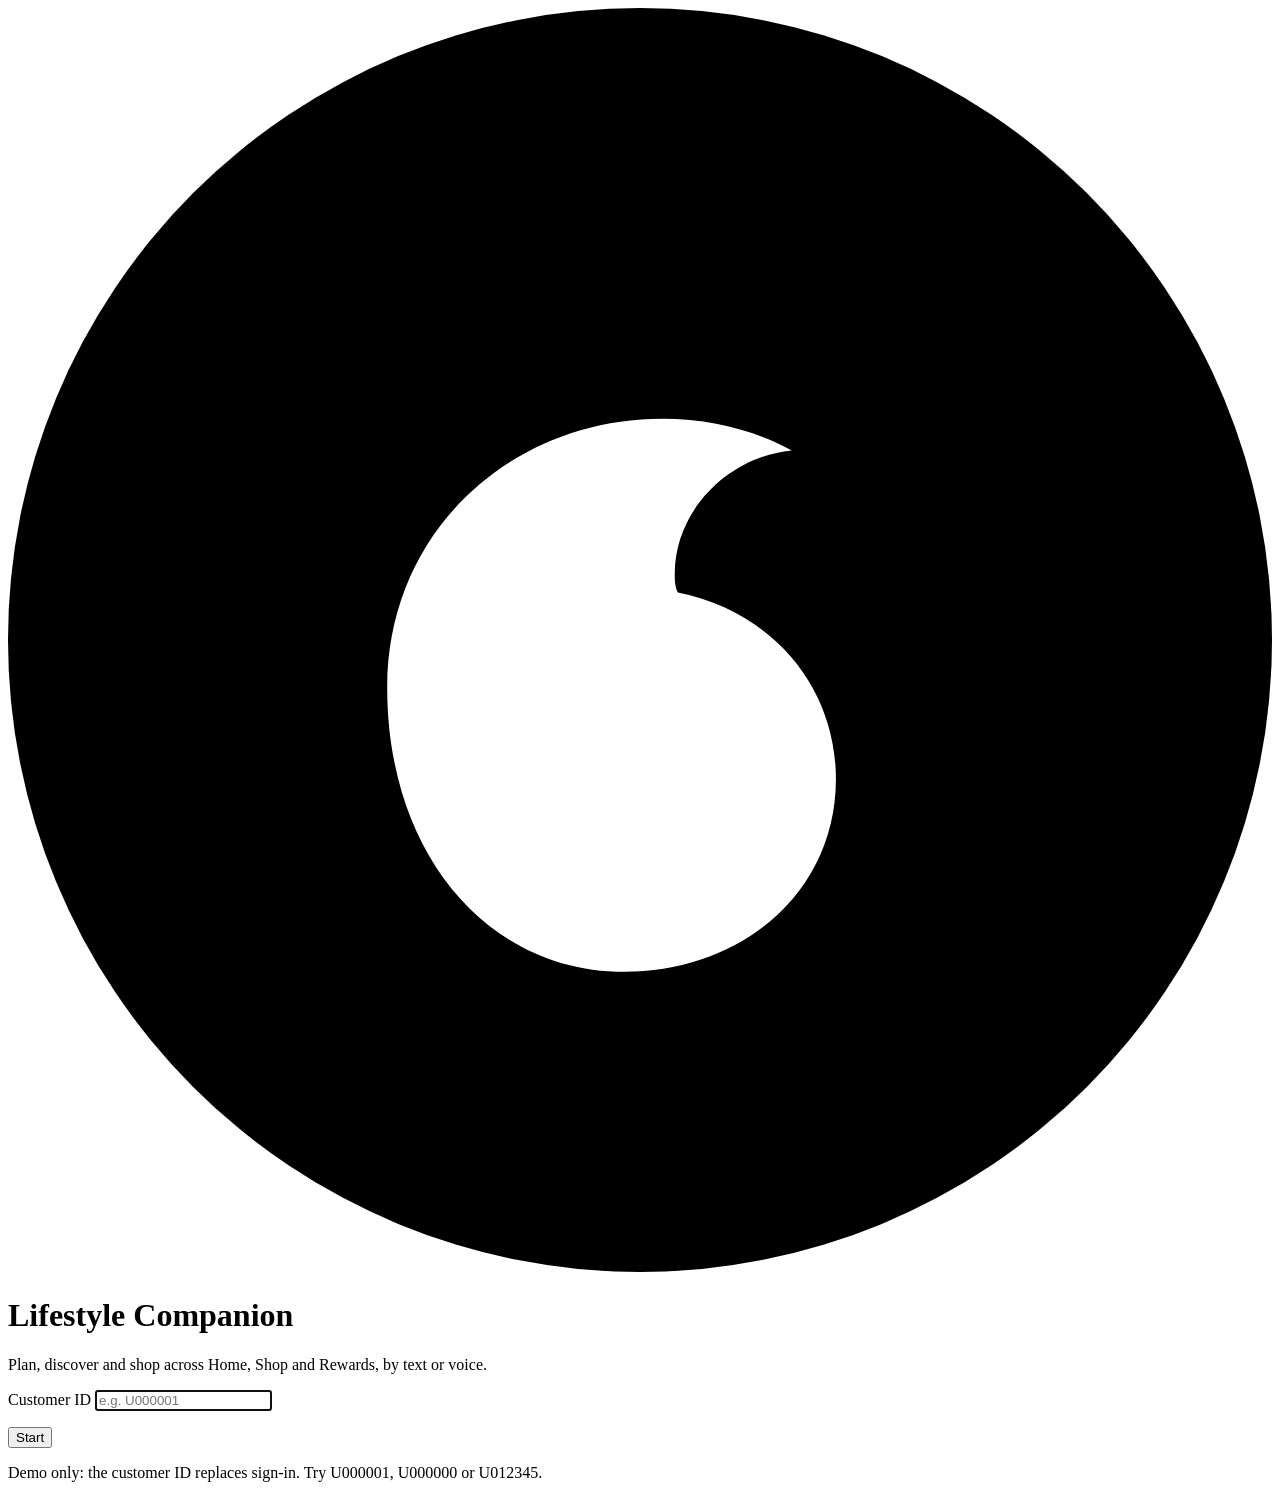
==== companion/static/index.html @ d3193fc2 "Lifestyle Companion: agentic AI shopping companion on AWS Voice and text companion built on the AI_C" ====
<!doctype html>
<html lang="en">
<head>
  <meta charset="utf-8">
  <meta name="viewport" content="width=device-width, initial-scale=1, viewport-fit=cover">
  <title>Lifestyle Companion</title>
  <meta name="theme-color" content="#d7141a">
  <link rel="stylesheet" href="/static/styles.css?v=8">
</head>
<body>
  <!-- Screen 1: demo customer identification (replaces login) -->
  <main id="login" class="login">
    <form id="login-form" class="login-card" autocomplete="off" novalidate>
      <div class="logo" aria-hidden="true">
        <svg viewBox="0 0 40 40"><circle cx="20" cy="20" r="20"/><path d="M12 21.5c0-5 4-8.5 8.7-8.5 1.6 0 3 .4 4.1 1-2 .2-3.7 1.9-3.7 3.9 0 .2 0 .4.1.6 3 .6 5 3 5 5.9 0 3.6-3 6.1-6.7 6.1-4.3 0-7.5-3.7-7.5-9z" fill="#fff"/></svg>
      </div>
      <h1>Lifestyle Companion</h1>
      <p class="muted">Plan, discover and shop across Home, Shop and Rewards, by text or voice.</p>
      <label for="user-id">Customer ID</label>
      <input id="user-id" name="user_id" placeholder="e.g. U000001" required autofocus spellcheck="false" autocapitalize="characters" inputmode="text">
      <p id="login-error" class="error" role="alert" aria-live="polite"></p>
      <button type="submit" class="btn primary block" id="login-btn">Start</button>
      <p class="hint">Demo only: the customer ID replaces sign-in. Try U000001, U000000 or U012345.</p>
    </form>
  </main>

  <!-- Screen 2: the companion -->
  <div id="app" class="app" hidden>
    <header class="topbar">
      <div class="brand">
        <span class="logo small" aria-hidden="true"><svg viewBox="0 0 40 40"><circle cx="20" cy="20" r="20"/><path d="M12 21.5c0-5 4-8.5 8.7-8.5 1.6 0 3 .4 4.1 1-2 .2-3.7 1.9-3.7 3.9 0 .2 0 .4.1.6 3 .6 5 3 5 5.9 0 3.6-3 6.1-6.7 6.1-4.3 0-7.5-3.7-7.5-9z" fill="#fff"/></svg></span>
        <span>Lifestyle Companion</span>
      </div>
      <nav class="tabs" role="tablist">
        <button role="tab" data-view="chat" class="tab active" aria-selected="true">Chat</button>
        <button role="tab" data-view="foryou" class="tab" aria-selected="false">For you</button>
        <button role="tab" data-view="panel" class="tab mobile-only" aria-selected="false">Basket <span id="tab-count" class="count" hidden></span></button>
      </nav>
      <div class="who">
        <span id="who-id" class="pill"></span>
        <button id="new-chat" class="btn ghost small" title="Start a new conversation">New chat</button>
        <button id="switch" class="btn ghost small" title="Switch customer">Switch</button>
      </div>
    </header>

    <div class="layout">
      <section id="view-chat" class="view chat-view active" aria-label="Conversation">
        <div id="messages" class="messages" aria-live="polite"></div>
        <div id="suggestions" class="suggestions"></div>
        <form id="composer" class="composer" autocomplete="off">
          <button type="button" id="mic" class="icon-btn" title="Speak" aria-label="Speak">
            <svg viewBox="0 0 24 24"><path d="M12 15a3 3 0 0 0 3-3V6a3 3 0 1 0-6 0v6a3 3 0 0 0 3 3zm5-3a5 5 0 0 1-10 0H5a7 7 0 0 0 6 6.9V21h2v-2.1A7 7 0 0 0 19 12h-2z"/></svg>
          </button>
          <input id="input" placeholder="Ask anything: plan, find, compare, buy…" aria-label="Message">
          <button type="button" id="speaker" class="icon-btn" title="Read replies aloud" aria-pressed="false" aria-label="Read replies aloud">
            <svg viewBox="0 0 24 24"><path d="M4 9v6h4l5 4V5L8 9H4zm12.5 3a4.5 4.5 0 0 0-2.5-4v8a4.5 4.5 0 0 0 2.5-4z"/></svg>
          </button>
          <button type="submit" id="send" class="btn primary">Send</button>
        </form>
        <p id="voice-state" class="voice-state" aria-live="polite"></p>
      </section>

      <section id="view-foryou" class="view foryou-view" aria-label="For you"></section>

      <aside id="view-panel" class="view panel" aria-label="Your account">
        <div class="card">
          <h2>Basket</h2>
          <div id="basket"></div>
          <div id="checkout"></div>
        </div>
        <div class="card jfu nudge" id="jfu">
          <div class="jfu-head" id="jfu-head">
            <div class="jfu-heading">
              <h2>Just For U <span class="jfu-balance" id="jfu-balance" title="Your Bucks balance in US dollars">Balance: 100.00 USD</span></h2>
              <span class="jfu-teaser" id="jfu-teaser">Your Bucks and picks are waiting</span>
            </div>
            <button type="button" id="jfu-toggle" class="jfu-toggle" aria-expanded="false" aria-controls="jfu-body" aria-label="Open Just For U" title="Open">+</button>
          </div>
          <div id="jfu-body" class="jfu-body" hidden>
          <section class="bucks" aria-label="Bucks loyalty points">
            <div class="bucks-head"><span class="bucks-label">Bucks</span><span class="bucks-rate">10 Bucks = $1</span></div>
            <div class="bucks-balance"><strong id="bucks-points">1,000</strong> <span id="bucks-value" class="muted">= $100.00</span></div>
            <p class="bucks-hint">Use them to pay at checkout.</p>
          </section>
          <section aria-labelledby="nl-title">
            <h3 id="nl-title" class="jfu-title">Next Level</h3>
            <ul id="next-level" class="mini-list"></ul>
          </section>
          <section aria-labelledby="fu-title">
            <h3 id="fu-title" class="jfu-title">For U</h3>
            <ul id="for-u" class="mini-list"></ul>
          </section>
          </div>
        </div>
        <div class="card">
          <h2>What I remember</h2>
          <p id="portrait" class="portrait" aria-live="polite"></p>
          <div id="prefs" class="muted small-text">Nothing yet. Tell me your budget, style or goal.</div>
        </div>
        <div class="card">
          <h2>Your profile</h2>
          <div id="profile"></div>
        </div>
      </aside>
    </div>
  </div>
  <dialog id="xnps" class="xnps" aria-labelledby="xnps-title">
    <h2 id="xnps-title">How did we do?</h2>
    <div id="xnps-body"></div>
  </dialog>
  <template id="product-tpl">
    <article class="product">
      <div class="p-top"><span class="p-num"></span><span class="p-cat"></span></div>
      <h3 class="p-name"></h3>
      <div class="p-price"><strong></strong> <s></s> <span class="badge"></span></div>
      <div class="p-meta"></div>
      <p class="p-why"></p>
      <div class="p-actions"><button class="btn small primary add">Add</button><button class="btn small ghost more">Details</button></div>
    </article>
  </template>
  <script src="/static/app.js?v=9"></script>
</body>
</html>
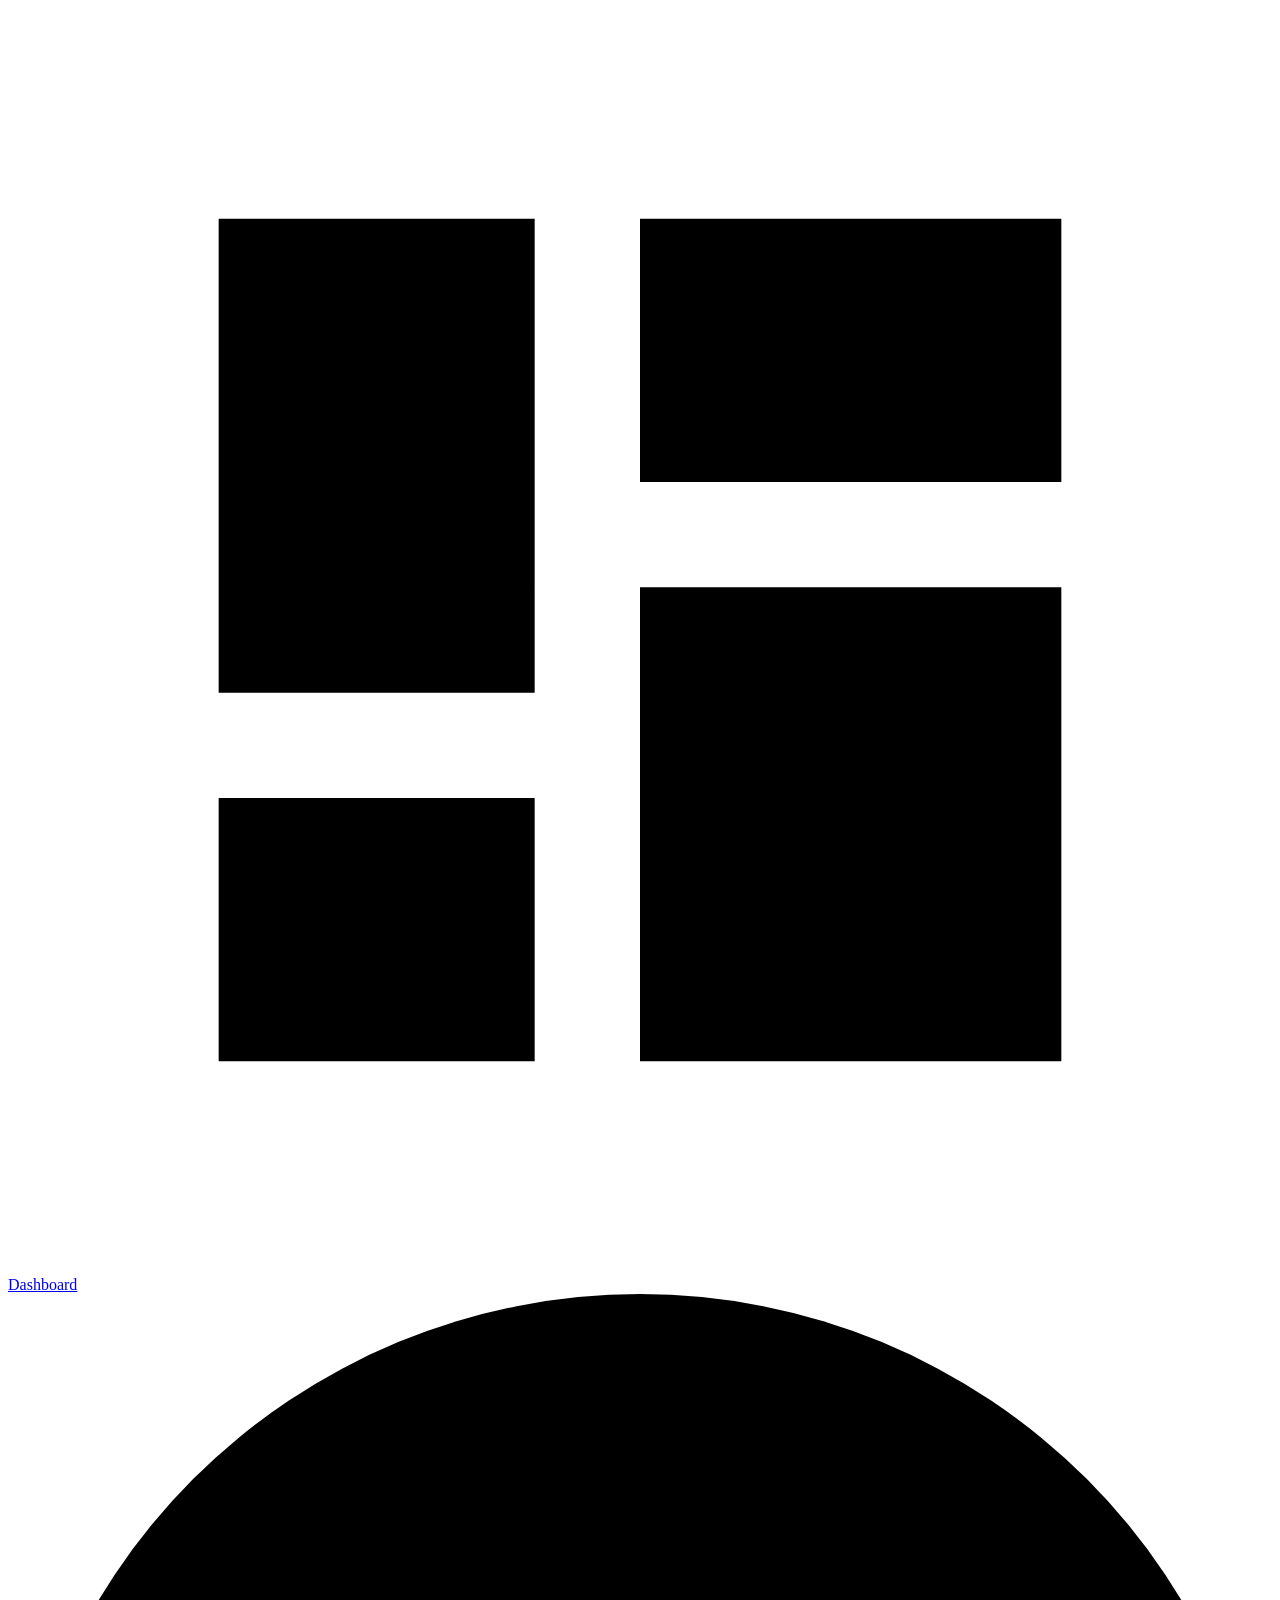
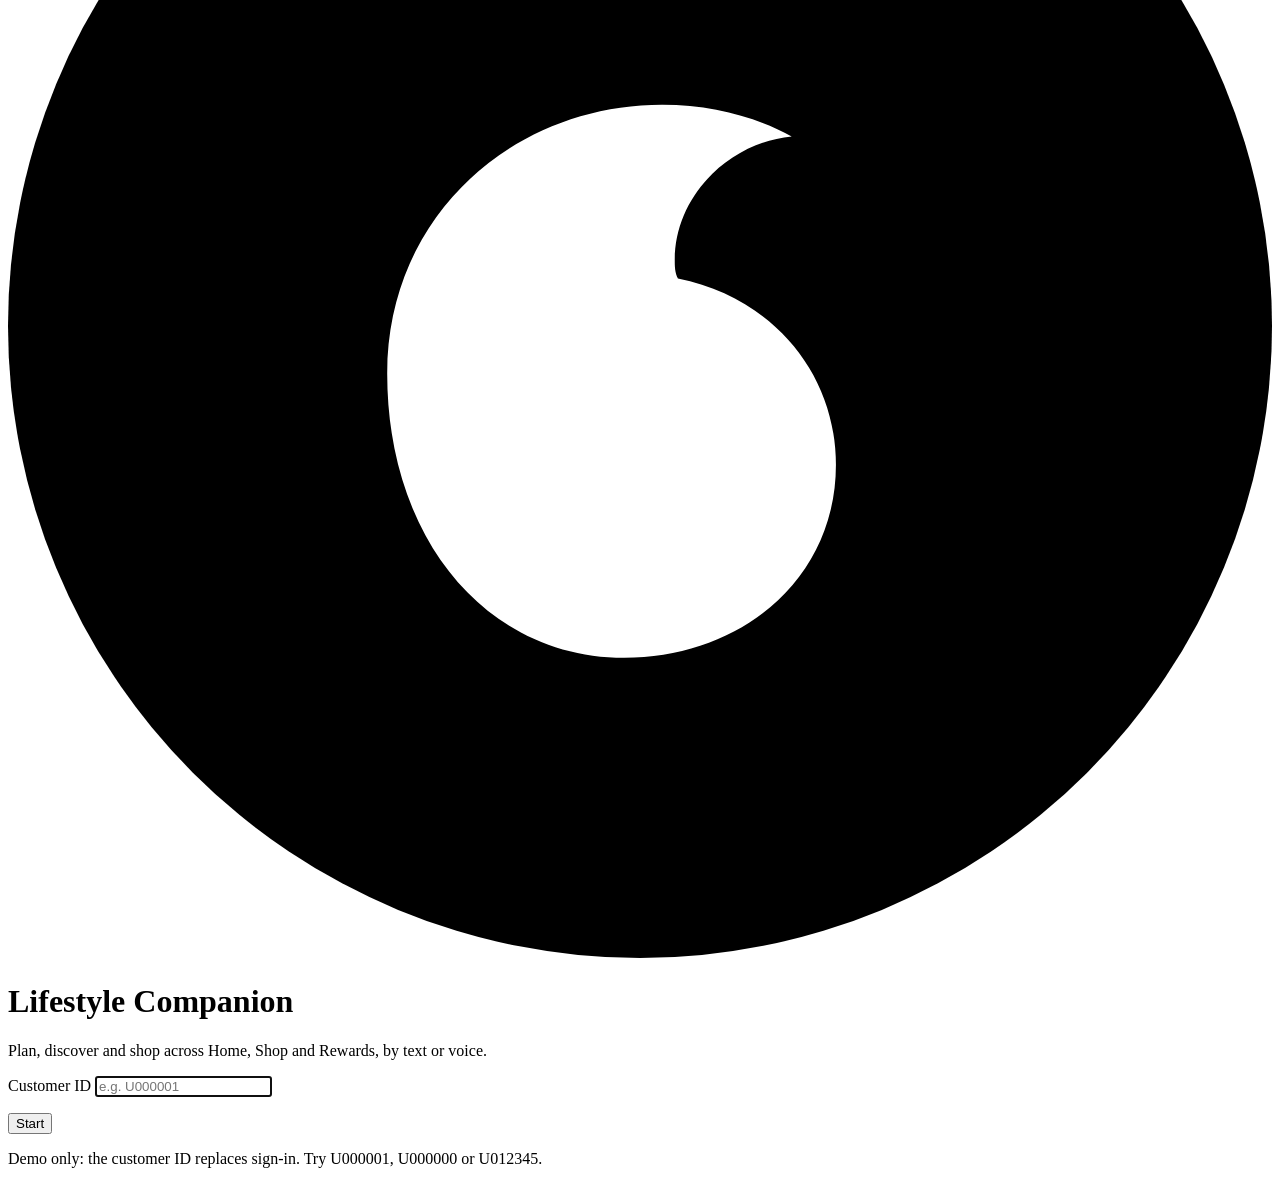
==== commit aa53e2fc: "Add management dashboard, guaranteed cross-sell and grounded basket - Management dashboard (/dashboa" ====
--- a/companion/static/index.html
+++ b/companion/static/index.html
@@ -5,11 +5,13 @@
   <meta name="viewport" content="width=device-width, initial-scale=1, viewport-fit=cover">
   <title>Lifestyle Companion</title>
   <meta name="theme-color" content="#d7141a">
-  <link rel="stylesheet" href="/static/styles.css?v=8">
+  <link rel="stylesheet" href="/static/styles.css?v=10">
 </head>
 <body>
   <!-- Screen 1: demo customer identification (replaces login) -->
   <main id="login" class="login">
+    <a class="dash-link" href="/dashboard" title="Management dashboard">
+      <svg viewBox="0 0 24 24" aria-hidden="true"><path d="M4 13h6V4H4v9zm0 7h6v-5H4v5zm8 0h8v-9h-8v9zm0-16v5h8V4h-8z"/></svg>Dashboard</a>
     <form id="login-form" class="login-card" autocomplete="off" novalidate>
       <div class="logo" aria-hidden="true">
         <svg viewBox="0 0 40 40"><circle cx="20" cy="20" r="20"/><path d="M12 21.5c0-5 4-8.5 8.7-8.5 1.6 0 3 .4 4.1 1-2 .2-3.7 1.9-3.7 3.9 0 .2 0 .4.1.6 3 .6 5 3 5 5.9 0 3.6-3 6.1-6.7 6.1-4.3 0-7.5-3.7-7.5-9z" fill="#fff"/></svg>
@@ -118,6 +120,6 @@
       <div class="p-actions"><button class="btn small primary add">Add</button><button class="btn small ghost more">Details</button></div>
     </article>
   </template>
-  <script src="/static/app.js?v=9"></script>
+  <script src="/static/app.js?v=10"></script>
 </body>
 </html>
